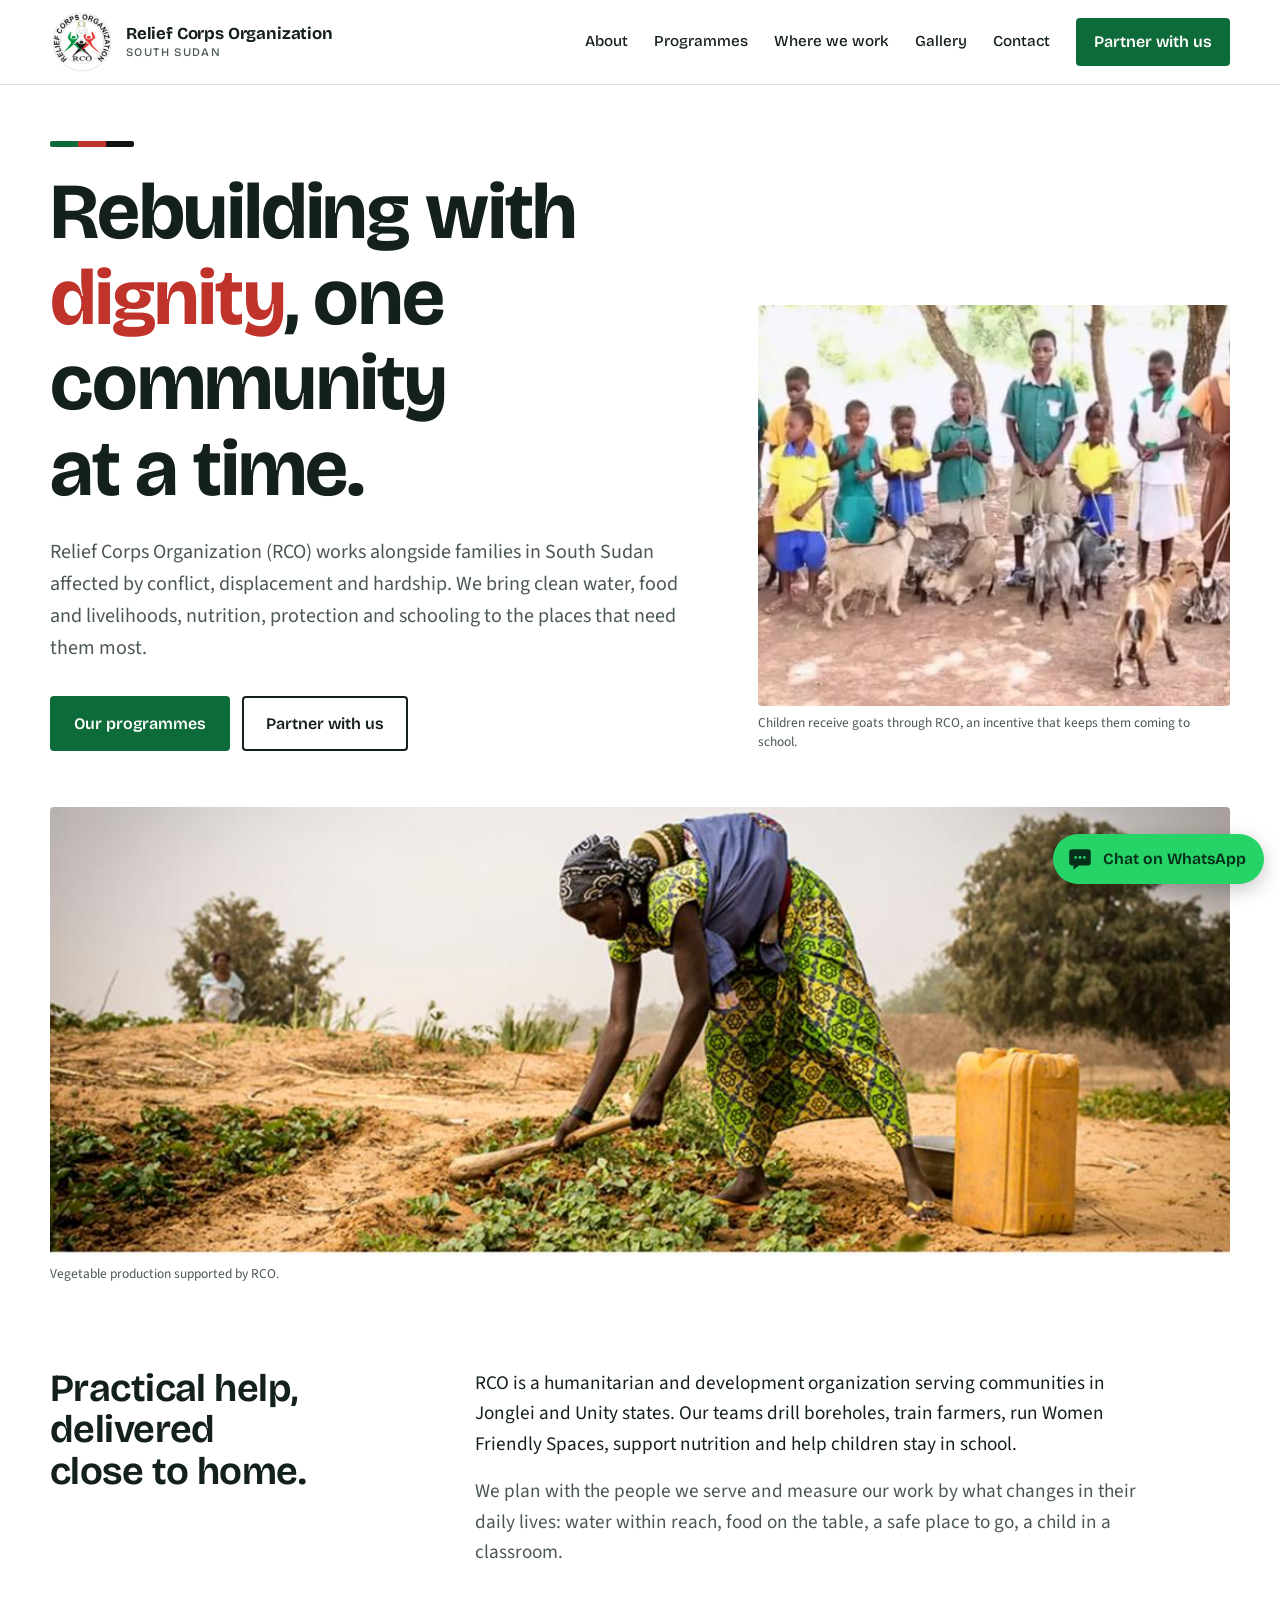
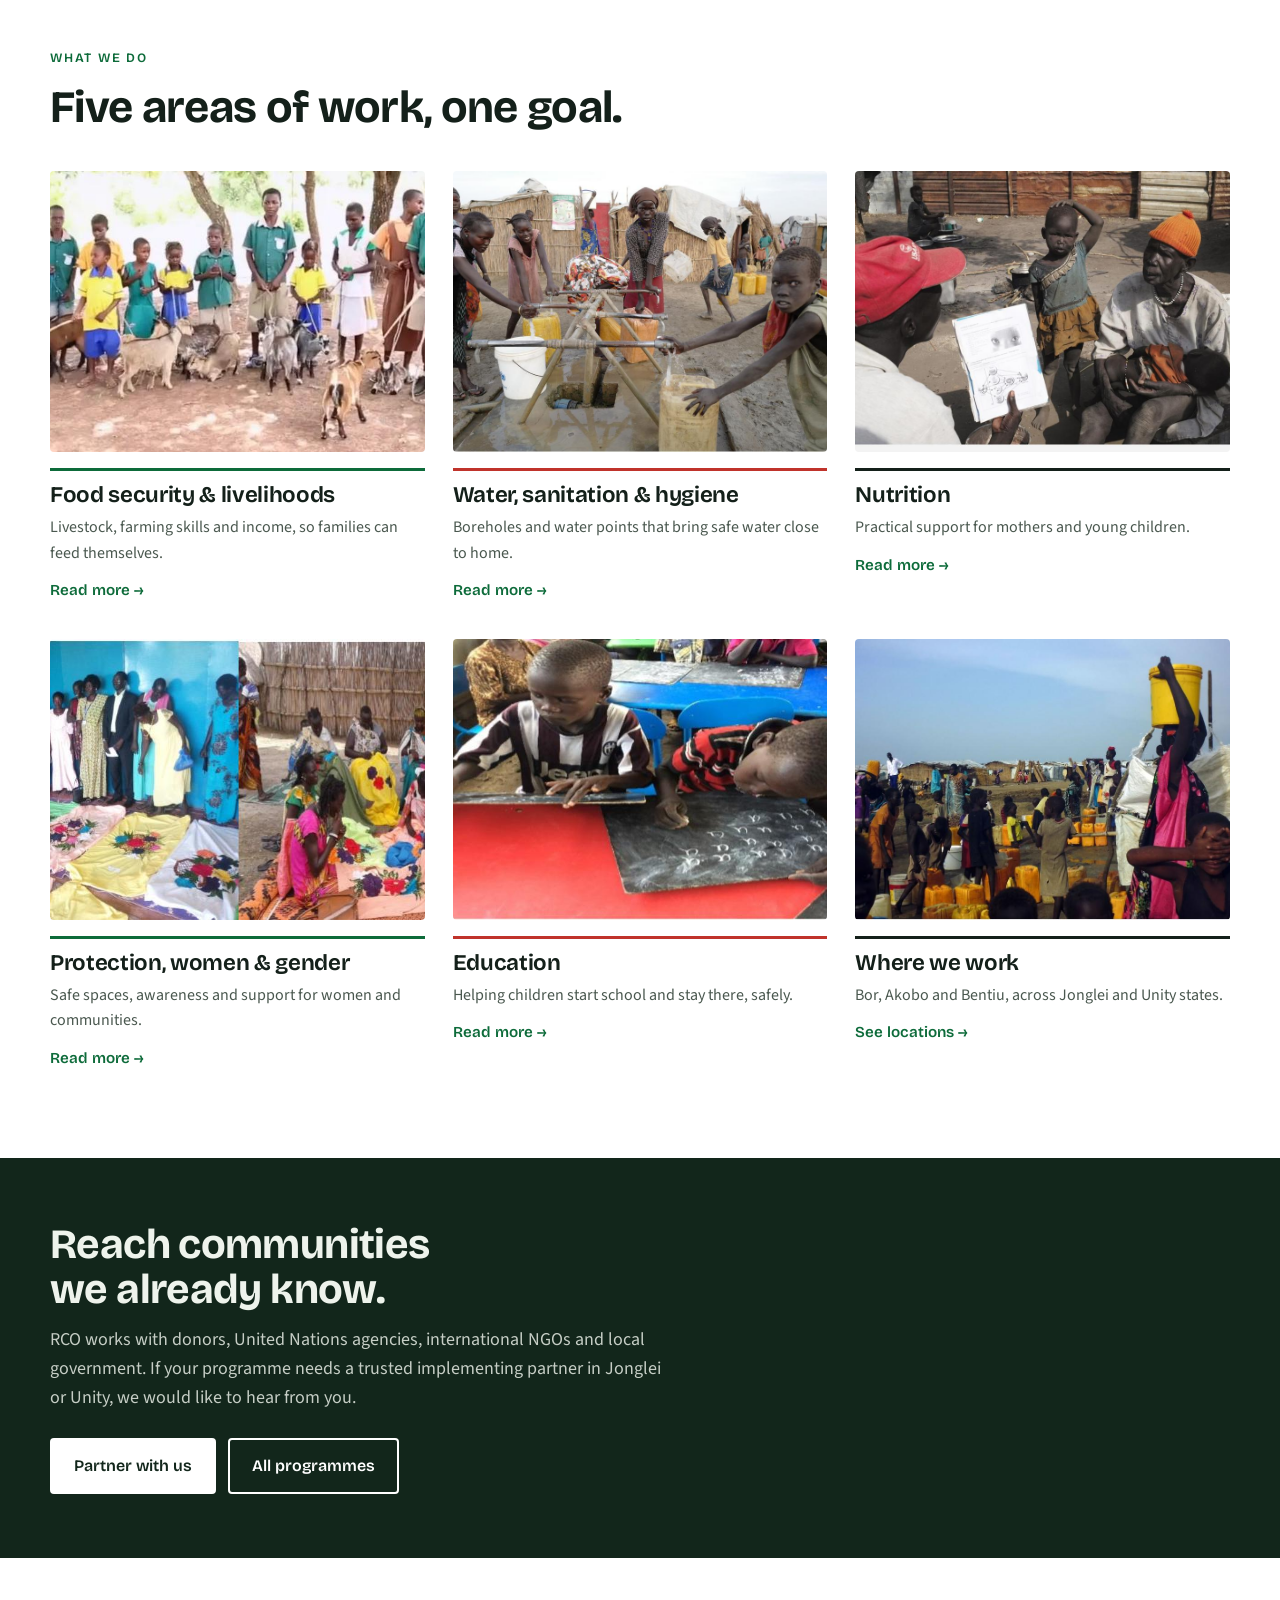
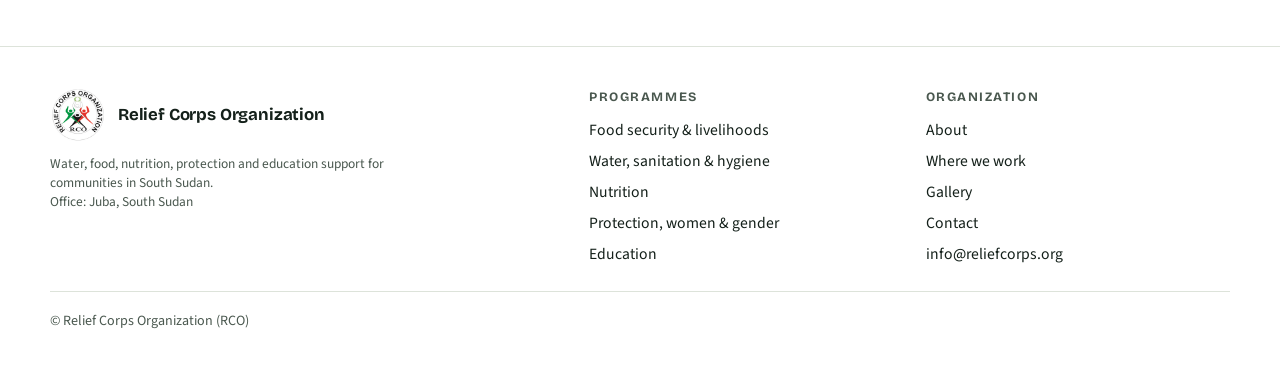
==== index.html @ 743a3f2f "Initial commit" ====
<!doctype html><html><head><meta charset=utf8><meta name=viewport content="width=device-width,initial-scale=1,viewport-fit=cover"><style>:root{color-scheme:light;box-sizing:border-box;padding-top:env(safe-area-inset-top,0px);padding-bottom:env(safe-area-inset-bottom,0px)}html{scroll-padding-top:env(safe-area-inset-top,0px)}body{margin:0;padding:0;font:14px -apple-system,BlinkMacSystemFont,sans-serif;background:#fff;color:#000}img{max-width:100%}[hidden]:not([hidden=until-found i]){display:none!important}</style></head><body>
<meta name="claude:viewport-fit-sides" content="cover">
<title>Relief Corps Organization | Water, food, nutrition and protection in South Sudan</title>
<meta name="description" content="Relief Corps Organization delivers water, food and livelihoods, nutrition, protection and education support to communities in South Sudan.">
<link rel="canonical" href="https://reliefcorps.org/">
<meta name="theme-color" content="#0d6b3a">
<meta property="og:type" content="website">
<meta property="og:site_name" content="Relief Corps Organization">
<meta property="og:title" content="Relief Corps Organization | Water, food, nutrition and protection in South Sudan">
<meta property="og:description" content="Relief Corps Organization delivers water, food and livelihoods, nutrition, protection and education support to communities in South Sudan.">
<meta property="og:url" content="https://reliefcorps.org/">
<meta property="og:image" content="https://reliefcorps.org/images/og.jpg">
<meta property="og:image:width" content="1200">
<meta property="og:image:height" content="630">
<meta name="twitter:card" content="summary_large_image">
<meta name="twitter:title" content="Relief Corps Organization | Water, food, nutrition and protection in South Sudan">
<meta name="twitter:description" content="Relief Corps Organization delivers water, food and livelihoods, nutrition, protection and education support to communities in South Sudan.">
<meta name="twitter:image" content="https://reliefcorps.org/images/og.jpg">
<link rel="icon" type="image/png" sizes="32x32" href="images/favicon-32.png">
<link rel="apple-touch-icon" href="images/apple-touch-icon.png">
<script type="application/ld+json">{"@context": "https://schema.org", "@type": "NGO", "name": "Relief Corps Organization", "alternateName": "RCO", "url": "https://reliefcorps.org/", "logo": "https://reliefcorps.org/images/logo.png", "image": "https://reliefcorps.org/images/og.jpg", "description": "Relief Corps Organization (RCO) delivers water, food and livelihoods, nutrition, protection and education support to communities in South Sudan.", "email": "info@reliefcorps.org", "telephone": "+254718398276", "address": {"@type": "PostalAddress", "addressLocality": "Juba", "addressCountry": "SS"}, "areaServed": {"@type": "Country", "name": "South Sudan"}, "knowsAbout": ["Water, sanitation and hygiene", "Food security and livelihoods", "Nutrition", "Protection", "Education"]}</script>
<link rel="preconnect" href="https://fonts.googleapis.com">
<link rel="preconnect" href="https://fonts.gstatic.com" crossorigin>
<link rel="stylesheet" href="https://fonts.googleapis.com/css2?family=Bricolage+Grotesque:opsz,wght@12..96,300..800&family=Source+Sans+3:ital,wght@0,400;0,600;1,400&display=swap">
<style>
:root{
  --paper:#ffffff; --tint:#f3f6f1; --ink:#14201a; --ink-soft:#4a584f; --line:#dde3da;
  --green:#0d6b3a; --red:#c0332b; --black:#101412; --ochre:#d99a1e; --band:#12261b;
  --font-display:"Bricolage Grotesque","Arial Narrow",Arial,sans-serif;
  --font-body:"Source Sans 3",Georgia,"Times New Roman",serif;
  color-scheme:light;
}
*{box-sizing:border-box}
html{scroll-behavior:smooth;background:#fff}
body{margin:0;background:var(--paper);color:var(--ink);font-family:var(--font-body);font-size:18px;line-height:1.6;
  padding-left:max(16px,env(safe-area-inset-left,0px));padding-right:max(16px,env(safe-area-inset-right,0px));padding-block:0}
body::before{content:"";position:fixed;inset:0 0 auto;height:env(safe-area-inset-top,0px);z-index:40;background:var(--paper)}
img{display:block;max-width:100%;height:auto}
a{color:inherit}
h1,h2,h3{font-family:var(--font-display);line-height:1.08;margin:0;text-wrap:balance;letter-spacing:-.015em}
p{margin:0}
:focus-visible{outline:3px solid var(--ochre);outline-offset:3px}
.wrap{max-width:1180px;margin:0 auto}
.bleed{margin-inline:calc(-1 * max(16px,env(safe-area-inset-left,0px)));padding-inline:max(16px,env(safe-area-inset-left,0px))}
.stripe{display:flex;height:6px;width:84px;border-radius:2px;overflow:hidden}
.stripe i{flex:1}.stripe i:nth-child(1){background:var(--green)}.stripe i:nth-child(2){background:var(--red)}.stripe i:nth-child(3){background:var(--black)}
.eyebrow{font-family:var(--font-display);font-size:.8rem;font-weight:600;letter-spacing:.14em;text-transform:uppercase;color:var(--green)}
.cap{font-size:.84rem;color:var(--ink-soft);margin-top:8px;line-height:1.4}
figure{margin:0;min-width:0}

/* header */
header.top{position:sticky;top:env(safe-area-inset-top,0px);z-index:30;background:var(--paper);border-bottom:1px solid var(--line)}
header.top .wrap{display:flex;align-items:center;justify-content:space-between;gap:16px;padding-block:10px}
.brand{display:flex;align-items:center;gap:12px;text-decoration:none;min-width:0}
.brand img{width:64px;height:64px;border-radius:50%;flex:none}
.brand span{font-family:var(--font-display);font-weight:700;font-size:1.05rem;line-height:1.1;letter-spacing:-.01em}
.brand small{display:block;font-weight:500;font-size:.72rem;letter-spacing:.12em;text-transform:uppercase;color:var(--ink-soft);margin-top:2px}
nav.main{display:flex;align-items:center;gap:26px;font-family:var(--font-display);font-weight:500;font-size:.95rem}
nav.main a{text-decoration:none;padding:6px 0;border-bottom:2px solid transparent}
nav.main a:hover,nav.main a[aria-current="page"]{border-color:var(--red)}
.btn{display:inline-block;white-space:nowrap;font-family:var(--font-display);font-weight:600;font-size:1rem;text-decoration:none;padding:13px 22px;border-radius:4px;border:2px solid var(--green);background:var(--green);color:#fff;cursor:pointer}
.btn:hover{filter:brightness(1.1)}
.btn.ghost{background:transparent;color:var(--ink);border-color:var(--ink)}
.btn.light{background:#fff;color:var(--band);border-color:#fff}
nav.main .btn{padding:9px 16px;color:#fff}
nav.main .btn:hover{border-bottom-color:var(--green)}
details.menu{display:none;position:relative}
.mbtn{display:none;padding:8px 14px;font-size:.92rem}
details.menu summary{list-style:none;cursor:pointer;font-family:var(--font-display);font-weight:600;border:2px solid var(--ink);border-radius:4px;padding:7px 14px}
details.menu summary::-webkit-details-marker{display:none}
details.menu .panel{position:absolute;right:0;top:calc(100% + 8px);background:#fff;border:1px solid var(--line);border-radius:6px;box-shadow:0 8px 24px rgba(0,0,0,.12);min-width:230px;padding:8px;display:grid}
details.menu .panel a{text-decoration:none;font-family:var(--font-display);font-weight:500;padding:11px 12px;border-radius:4px}
details.menu .panel a:hover{background:var(--tint)}
@media(max-width:860px){nav.main{display:none}details.menu{display:block}.mbtn{display:inline-block;margin-left:auto}header.top .wrap{gap:10px}.brand small{display:none}.brand span{font-size:.95rem}.brand img{width:52px;height:52px}}

/* page head */
.pagehead{padding-block:56px 40px}
.crumbs{font-family:var(--font-display);font-size:.85rem;color:var(--ink-soft);margin-bottom:18px}
.crumbs a{text-decoration:none;color:var(--green)}
.crumbs a:hover{text-decoration:underline}
.pagehead h1{font-size:clamp(2.3rem,5.2vw,4.2rem);font-weight:700;margin-top:18px;max-width:16em}
.pagehead .lede{font-size:1.25rem;max-width:36em;margin-top:22px;color:var(--ink-soft)}
.hero{padding-block:56px 0}
.hero-grid{display:grid;grid-template-columns:minmax(0,7fr) minmax(0,5fr);gap:48px;align-items:end}
.hero h1{font-size:clamp(2.6rem,6.2vw,5.2rem);font-weight:700;margin-top:22px}
.hero h1 em{font-style:normal;color:var(--red)}
.hero .lede{font-size:1.25rem;max-width:34em;margin-top:24px;color:var(--ink-soft)}
.cta{display:flex;flex-wrap:wrap;gap:12px;margin-top:32px}
.hero .side img{width:100%;aspect-ratio:4/3.4;object-fit:cover;border-radius:4px}
.banner{margin-top:56px}
.banner img{width:100%;aspect-ratio:21/8;object-fit:cover;object-position:50% 40%;border-radius:4px}
@media(max-width:860px){.hero-grid{grid-template-columns:1fr;gap:32px}.hero{padding-top:36px}.banner{margin-top:36px}.banner img{aspect-ratio:16/9}.pagehead{padding-top:36px}}

.statement{padding-block:84px 8px;display:grid;grid-template-columns:minmax(0,4fr) minmax(0,8fr);gap:48px}
.statement h2{font-size:clamp(1.7rem,3vw,2.4rem);font-weight:650}
.statement p{font-size:1.2rem;max-width:36em}
.statement p+p{margin-top:16px;color:var(--ink-soft)}
@media(max-width:860px){.statement{grid-template-columns:1fr;gap:20px;padding-top:56px}}

.section{padding-block:72px 0}
.section h2{font-size:clamp(1.9rem,3.6vw,2.8rem);font-weight:700;margin-top:14px;max-width:18em}

/* programme cards */
.cards{display:grid;grid-template-columns:repeat(3,1fr);gap:36px 28px;margin-top:40px}
.card{display:flex;flex-direction:column;text-decoration:none;min-width:0}
.card img{width:100%;aspect-ratio:4/3;object-fit:cover;border-radius:4px}
.card h3{font-size:1.4rem;font-weight:650;margin-top:16px;padding-top:12px;border-top:3px solid var(--ink)}
.card:nth-child(3n+1) h3{border-color:var(--green)}.card:nth-child(3n+2) h3{border-color:var(--red)}
.card p{margin-top:8px;color:var(--ink-soft);font-size:1rem}
.card .more{margin-top:12px;font-family:var(--font-display);font-weight:600;font-size:.95rem;color:var(--green)}
.card:hover h3{color:var(--red)}
.cards.two{grid-template-columns:repeat(2,1fr)}
@media(max-width:960px){.cards{grid-template-columns:repeat(2,1fr)}}
@media(max-width:600px){.cards,.cards.two{grid-template-columns:1fr}}

/* programme page */
.progtabs{display:flex;flex-wrap:wrap;gap:8px;margin-top:30px}
.progtabs a{font-family:var(--font-display);font-weight:500;font-size:.92rem;text-decoration:none;border:1px solid var(--line);border-radius:999px;padding:7px 15px}
.progtabs a:hover{border-color:var(--ink)}
.progtabs a[aria-current="page"]{background:var(--ink);color:#fff;border-color:var(--ink)}
.hero-photo img{width:100%;aspect-ratio:21/9;object-fit:cover;border-radius:4px}
.two-col{display:grid;grid-template-columns:minmax(0,5fr) minmax(0,6fr);gap:56px;padding-block:64px 0}
.two-col h2{font-size:clamp(1.6rem,2.8vw,2.2rem);font-weight:650}
.two-col p{margin-top:16px;max-width:34em}
.what{list-style:none;margin:0;padding:0;border-top:1px solid var(--line)}
.what li{padding:13px 0;border-bottom:1px solid var(--line);display:flex;gap:12px}
.what li::before{content:"";flex:none;width:8px;height:8px;margin-top:.55em;background:var(--red);border-radius:50%}
.photos{display:grid;gap:16px;margin-top:64px;grid-template-columns:repeat(auto-fit,minmax(260px,1fr));align-items:start}
.photos img{width:100%;height:auto;border-radius:4px}
@media(max-width:860px){.two-col{grid-template-columns:1fr;gap:28px;padding-top:44px}}

/* band */
.band{margin-top:88px;background:var(--band);color:#eef3ec;padding-block:64px}
.band h2{font-size:clamp(1.8rem,3.4vw,2.6rem);font-weight:700;max-width:16em}
.band p{margin-top:14px;max-width:34em;color:rgba(238,243,236,.82)}
.band .cta{margin-top:26px}
.band .btn.ghost{color:#fff;border-color:#fff}

/* where */
.loc{display:grid;grid-template-columns:minmax(0,5fr) minmax(0,6fr);gap:48px;align-items:center;padding-block:56px 0}
.loc:nth-of-type(even){grid-template-columns:minmax(0,6fr) minmax(0,5fr)}
.loc:nth-of-type(even) .loc-text{order:2}
.loc h2{font-size:clamp(2rem,4vw,3rem);font-weight:700}
.loc .reg{font-family:var(--font-display);font-size:.8rem;letter-spacing:.12em;text-transform:uppercase;color:var(--red);margin-top:10px}
.loc p{margin-top:16px;max-width:32em}
.loc img{width:100%;aspect-ratio:4/3;object-fit:cover;border-radius:4px}
.tags{display:flex;flex-wrap:wrap;gap:8px;margin-top:18px}
.tags a{font-family:var(--font-display);font-size:.85rem;font-weight:500;text-decoration:none;border:1px solid var(--line);border-radius:999px;padding:5px 12px}
.tags a:hover{border-color:var(--ink)}
@media(max-width:860px){.loc,.loc:nth-of-type(even){grid-template-columns:1fr;gap:24px;padding-top:44px}.loc:nth-of-type(even) .loc-text{order:0}}

/* principles */
.principles{display:grid;grid-template-columns:repeat(3,1fr);gap:40px;margin-top:44px}
.principles h3{font-size:1.35rem;font-weight:650;padding-top:14px;border-top:3px solid var(--ink)}
.principles p{margin-top:10px;color:var(--ink-soft);font-size:1.02rem}
.principles div:nth-child(1) h3{border-color:var(--green)}.principles div:nth-child(2) h3{border-color:var(--red)}
@media(max-width:860px){.principles{grid-template-columns:1fr;gap:28px}}

/* gallery */
.mosaic{columns:3 280px;column-gap:14px;margin-top:36px}
.mosaic figure{break-inside:avoid;margin:0 0 18px}
.mosaic img{width:100%;height:auto;border-radius:4px}

/* contact */
.partner-grid{display:grid;grid-template-columns:minmax(0,6fr) minmax(0,5fr);gap:56px;padding-block:8px 0}
.ways{list-style:none;margin:28px 0 0;padding:0;display:grid;gap:16px}
.ways li b{font-family:var(--font-display);font-weight:650;display:block}
.ways li span{color:var(--ink-soft);font-size:1rem}
.details{margin-top:24px;font-size:.95rem;color:var(--ink-soft);padding-top:16px;border-top:1px solid var(--line)}
form.contact{background:var(--tint);border-radius:6px;padding:28px;display:grid;gap:16px;align-content:start}
form.contact label{font-family:var(--font-display);font-weight:600;font-size:.9rem;display:grid;gap:6px}
form.contact input,form.contact textarea,form.contact select{font:inherit;font-family:var(--font-body);font-size:1rem;padding:11px 12px;border:1px solid var(--line);border-radius:4px;background:#fff;color:var(--ink);width:100%}
form.contact textarea{min-height:130px;resize:vertical}
.msg{min-height:1.4em;font-size:.95rem;color:var(--green);font-weight:600}
@media(max-width:860px){.partner-grid{grid-template-columns:1fr;gap:36px}}

footer{margin-top:88px;border-top:1px solid var(--line);padding-block:40px}
footer .cols{display:grid;grid-template-columns:minmax(0,5fr) repeat(2,minmax(0,3fr));gap:32px}
footer h4{font-family:var(--font-display);font-size:.8rem;letter-spacing:.12em;text-transform:uppercase;color:var(--ink-soft);margin:0 0 10px}
footer ul{list-style:none;margin:0;padding:0;display:grid;gap:6px;font-size:.98rem}
footer a{text-decoration:none}footer a:hover{text-decoration:underline}
footer .small{font-size:.88rem;color:var(--ink-soft);margin-top:24px;padding-top:18px;border-top:1px solid var(--line)}
footer .brand img{width:56px;height:56px}
@media(max-width:760px){footer .cols{grid-template-columns:1fr 1fr}footer .cols>div:first-child{grid-column:1/-1}}
#preloader{position:fixed;inset:0;z-index:100;background:#fff;display:flex;flex-direction:column;align-items:center;justify-content:center;gap:26px;visibility:hidden;opacity:0;transition:opacity .4s ease,visibility .4s ease}
.pl-on #preloader{visibility:visible;opacity:1}
#preloader img{width:112px;height:112px;border-radius:50%;animation:plpulse 1.4s ease-in-out infinite}
#preloader .bar{width:112px;height:6px;background:var(--line);border-radius:3px;overflow:hidden;position:relative}
#preloader .bar::after{content:"";position:absolute;inset:0;width:40%;background:linear-gradient(90deg,var(--green) 0 33%,var(--red) 33% 66%,var(--black) 66%);animation:plbar 1.1s ease-in-out infinite}
@keyframes plpulse{0%,100%{transform:scale(1)}50%{transform:scale(1.06)}}
@keyframes plbar{0%{transform:translateX(-100%)}100%{transform:translateX(250%)}}
@media (prefers-reduced-motion:reduce){#preloader img,#preloader .bar::after{animation:none}#preloader .bar::after{width:100%}}
.wa{position:fixed;z-index:35;right:max(16px,env(safe-area-inset-right,0px));bottom:calc(16px + env(safe-area-inset-bottom,0px));display:flex;align-items:center;gap:10px;
  background:#25d366;color:#06301a;font-family:var(--font-display);font-weight:650;font-size:.98rem;text-decoration:none;padding:12px 18px 12px 14px;border-radius:999px;box-shadow:0 6px 20px rgba(0,0,0,.22)}
.wa:hover{background:#3be07c}
.wa svg{width:26px;height:26px;flex:none}
@media(max-width:480px){.wa{padding:13px}.wa span{position:absolute;width:1px;height:1px;overflow:hidden;clip:rect(0 0 0 0);white-space:nowrap}}
@media (prefers-reduced-motion:reduce){html{scroll-behavior:auto}}
</style>
<script>(function(){try{if(sessionStorage.getItem("rco-pl"))return;}catch(e){}var d=document.documentElement;d.classList.add("pl-on");function done(){d.classList.remove("pl-on");try{sessionStorage.setItem("rco-pl","1");}catch(e){}}window.addEventListener("load",function(){setTimeout(done,350);});setTimeout(done,4000);})();</script><div id="preloader" aria-hidden="true"><img src="images/logo.png" alt="" width="112" height="112" loading="eager" decoding="async"><div class="bar"></div></div>
<header class="top bleed"><div class="wrap">
  <a class="brand" href="index.html" aria-label="Relief Corps Organization, home"><img src="images/logo.png" alt="" width="64" height="64" loading="eager" decoding="async"><span>Relief Corps Organization<small>South Sudan</small></span></a>
  <nav class="main" aria-label="Main"><a href="about.html">About</a><a href="programmes.html">Programmes</a><a href="where-we-work.html">Where we work</a><a href="gallery.html">Gallery</a><a href="contact.html">Contact</a><a class="btn" href="contact.html">Partner with us</a></nav>
  <a class="btn mbtn" href="contact.html">Partner</a>
  <details class="menu"><summary>Menu</summary><div class="panel"><a href="index.html">Home</a><a href="about.html">About</a><a href="programmes.html">Programmes</a><a href="where-we-work.html">Where we work</a><a href="gallery.html">Gallery</a><a href="contact.html">Contact</a></div></details>
</div></header>
<main>

<section class="hero wrap"><div class="hero-grid"><div>
  <div class="stripe" aria-hidden="true"><i></i><i></i><i></i></div>
  <h1>Rebuilding with <em>dignity</em>, one community at a time.</h1>
  <p class="lede">Relief Corps Organization (RCO) works alongside families in South Sudan affected by conflict, displacement and hardship. We bring clean water, food and livelihoods, nutrition, protection and schooling to the places that need them most.</p>
  <div class="cta"><a class="btn" href="programmes.html">Our programmes</a><a class="btn ghost" href="contact.html">Partner with us</a></div></div>
  <figure class="side"><img src="images/goats-school.jpg" alt="Schoolchildren in green uniforms standing with the goats they received through RCO" width="856" height="403" loading="eager" decoding="async"><figcaption class="cap">Children receive goats through RCO, an incentive that keeps them coming to school.</figcaption></figure></div>
  <figure class="banner"><img src="images/vegetable-farmer.jpg" alt="A woman tends a vegetable plot beside a yellow water jerrycan" width="1100" height="417" loading="lazy" decoding="async"><figcaption class="cap">Vegetable production supported by RCO.</figcaption></figure>
</section>
<section class="statement wrap"><h2>Practical help, delivered close to home.</h2><div>
  <p>RCO is a humanitarian and development organization serving communities in Jonglei and Unity states. Our teams drill boreholes, train farmers, run Women Friendly Spaces, support nutrition and help children stay in school.</p>
  <p>We plan with the people we serve and measure our work by what changes in their daily lives: water within reach, food on the table, a safe place to go, a child in a classroom.</p></div></section>
<section class="section wrap"><div class="eyebrow">What we do</div><h2>Five areas of work, one goal.</h2>
  <div class="cards"><a class="card" href="food-livelihoods.html"><img src="images/goats-school.jpg" alt="" loading="lazy" decoding="async" width="856" height="403"><h3>Food security &amp; livelihoods</h3><p>Livestock, farming skills and income, so families can feed themselves.</p><span class="more">Read more &rarr;</span></a><a class="card" href="wash.html"><img src="images/water-point-bentiu.jpg" alt="" loading="lazy" decoding="async" width="940" height="620"><h3>Water, sanitation &amp; hygiene</h3><p>Boreholes and water points that bring safe water close to home.</p><span class="more">Read more &rarr;</span></a><a class="card" href="nutrition.html"><img src="images/nutrition.jpg" alt="" loading="lazy" decoding="async" width="942" height="636"><h3>Nutrition</h3><p>Practical support for mothers and young children.</p><span class="more">Read more &rarr;</span></a><a class="card" href="protection.html"><img src="images/women-friendly-space.jpg" alt="" loading="lazy" decoding="async" width="1029" height="388"><h3>Protection, women &amp; gender</h3><p>Safe spaces, awareness and support for women and communities.</p><span class="more">Read more &rarr;</span></a><a class="card" href="education.html"><img src="images/education.jpg" alt="" loading="lazy" decoding="async" width="925" height="465"><h3>Education</h3><p>Helping children start school and stay there, safely.</p><span class="more">Read more &rarr;</span></a>
  <a class="card" href="where-we-work.html"><img src="images/water-collection-bentiu.jpg" alt="" loading="lazy" decoding="async" width="949" height="619"><h3>Where we work</h3><p>Bor, Akobo and Bentiu, across Jonglei and Unity states.</p><span class="more">See locations &rarr;</span></a></div></section>
<section class="band bleed"><div class="wrap"><h2>Reach communities we already know.</h2><p>RCO works with donors, United Nations agencies, international NGOs and local government. If your programme needs a trusted implementing partner in Jonglei or Unity, we would like to hear from you.</p>
<div class="cta"><a class="btn light" href="contact.html">Partner with us</a><a class="btn ghost" href="programmes.html">All programmes</a></div></div></section>

</main>
<footer class="bleed"><div class="wrap">
  <div class="cols">
    <div><a class="brand" href="index.html"><img src="images/logo.png" alt="" width="56" height="56" loading="lazy" decoding="async"><span>Relief Corps Organization</span></a>
      <p class="cap" style="max-width:26em;margin-top:12px">Water, food, nutrition, protection and education support for communities in South Sudan.<br>Office: Juba, South Sudan</p></div>
    <div><h4>Programmes</h4><ul><li><a href="food-livelihoods.html">Food security &amp; livelihoods</a></li><li><a href="wash.html">Water, sanitation &amp; hygiene</a></li><li><a href="nutrition.html">Nutrition</a></li><li><a href="protection.html">Protection, women &amp; gender</a></li><li><a href="education.html">Education</a></li></ul></div>
    <div><h4>Organization</h4><ul><li><a href="about.html">About</a></li><li><a href="where-we-work.html">Where we work</a></li><li><a href="gallery.html">Gallery</a></li><li><a href="contact.html">Contact</a></li><li><a href="mailto:info@reliefcorps.org">info@reliefcorps.org</a></li></ul></div>
  </div>
  <div class="small">&copy; Relief Corps Organization (RCO)</div>
</div></footer>
<a class="wa" href="https://wa.me/254718398276?text=Hello%20RCO%2C%20I%20would%20like%20to%20know%20more%20about%20your%20work." target="_blank" rel="noopener" aria-label="Chat with RCO on WhatsApp"><svg viewBox="0 0 24 24" aria-hidden="true"><path fill="currentColor" d="M5 3h14a3 3 0 0 1 3 3v9a3 3 0 0 1-3 3h-8l-5 4v-4H5a3 3 0 0 1-3-3V6a3 3 0 0 1 3-3z"/><circle cx="8" cy="10.500" r="1.300" fill="#25d366"/><circle cx="12" cy="10.500" r="1.300" fill="#25d366"/><circle cx="16" cy="10.500" r="1.300" fill="#25d366"/></svg><span>Chat on WhatsApp</span></a>

</body></html>
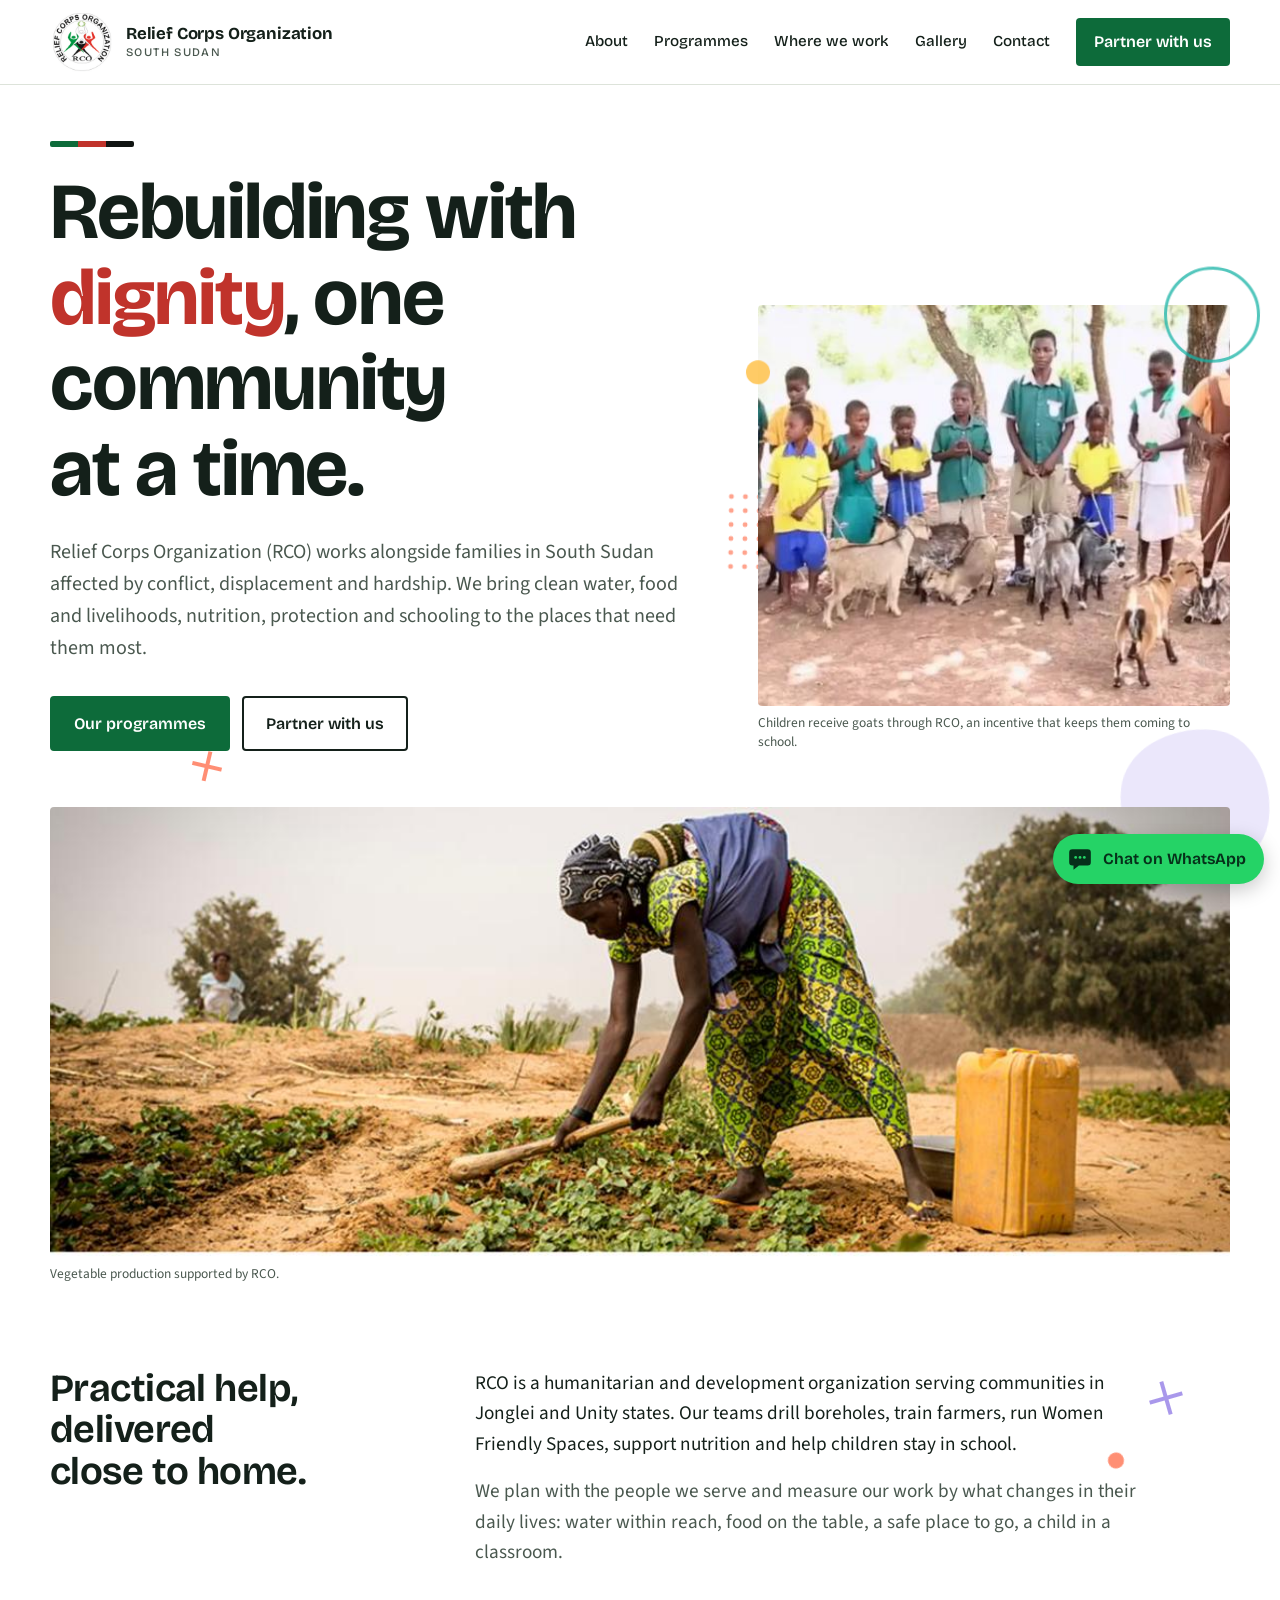
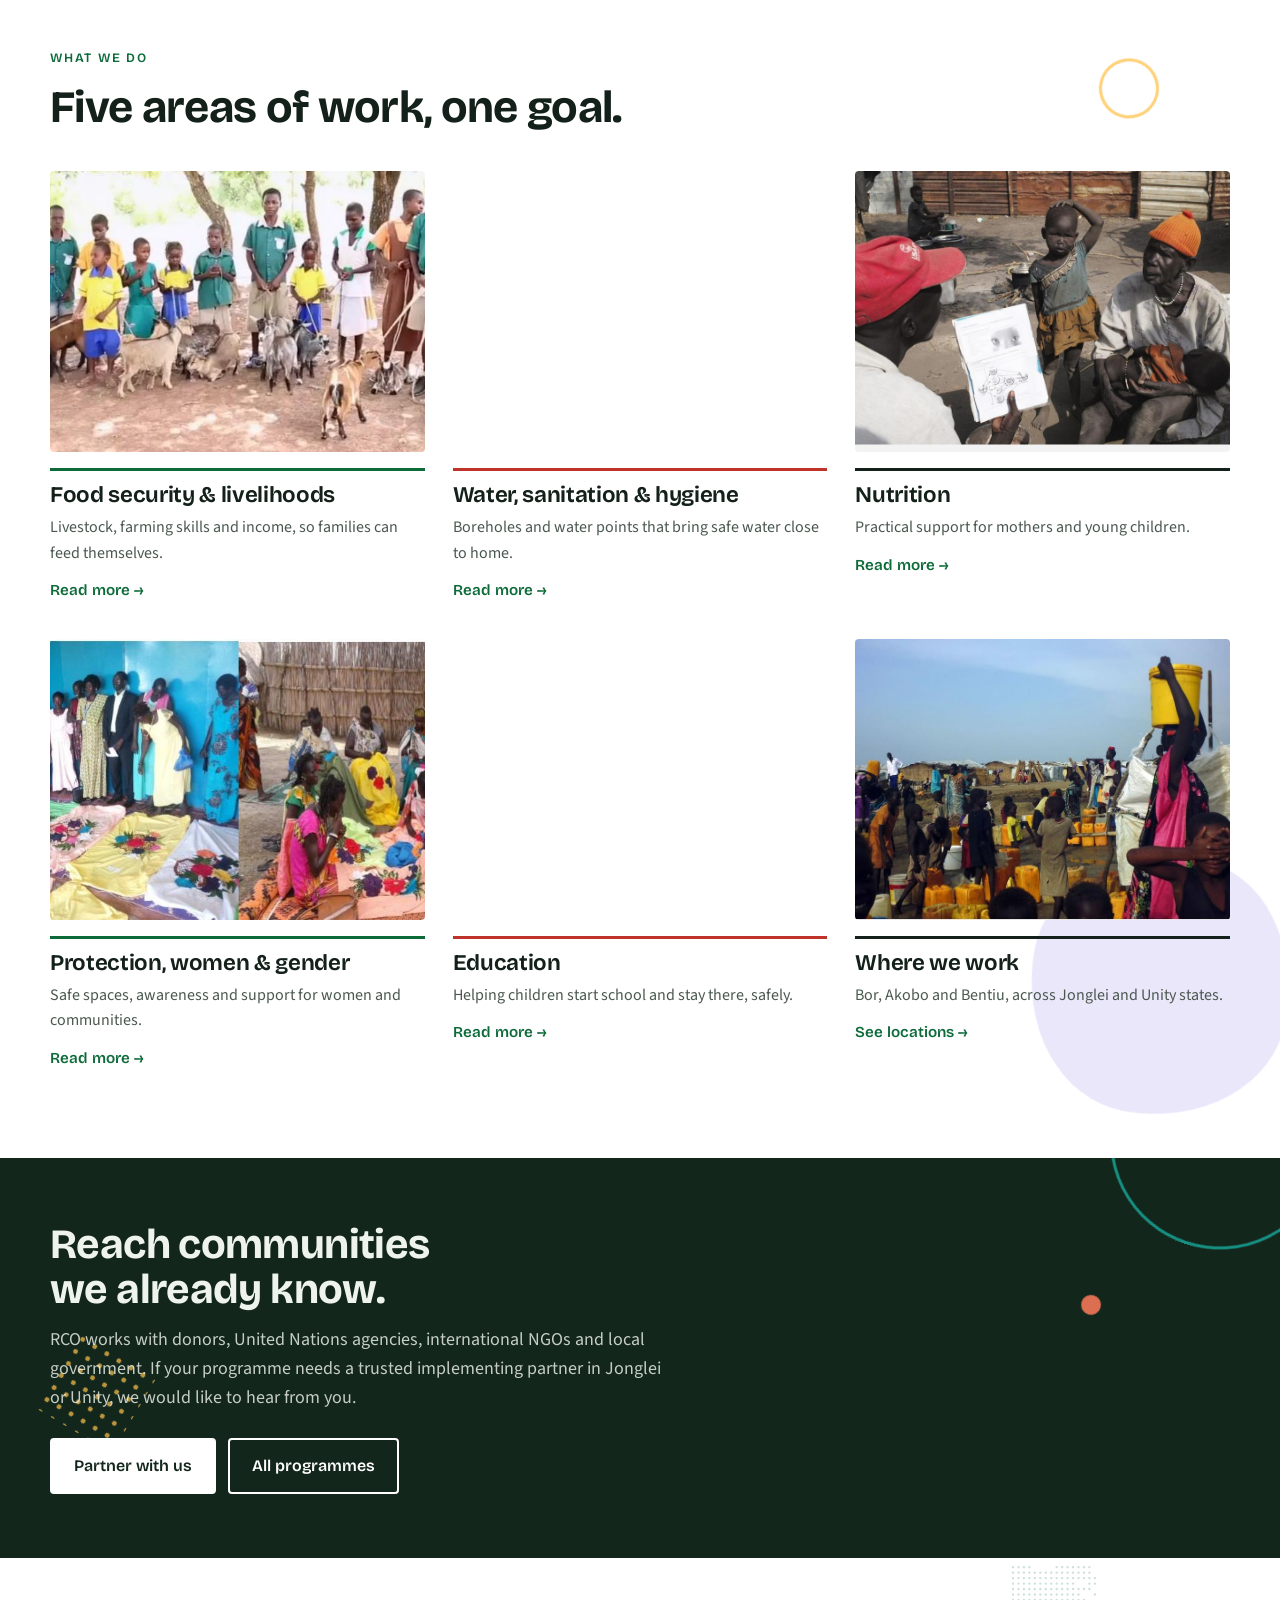
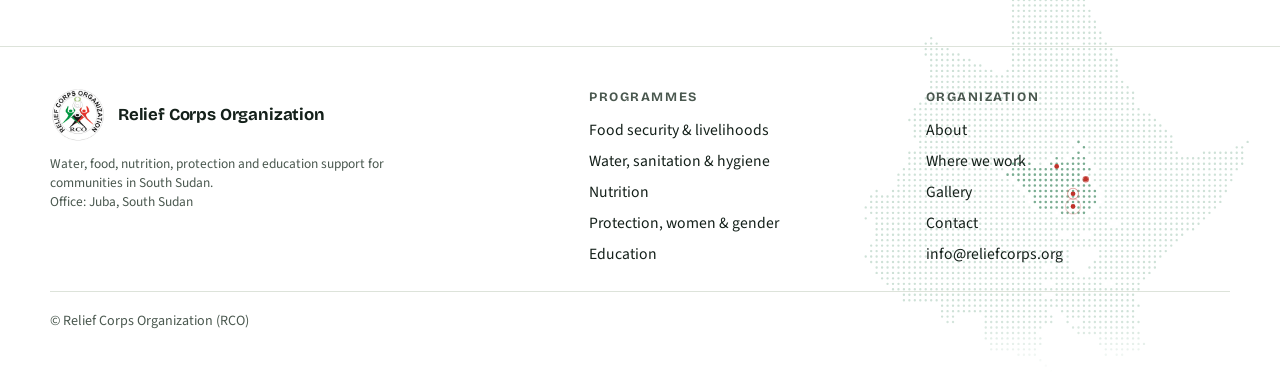
==== commit 6b047140: "Add motion assets and interactive enhancements" ====
--- a/index.html
+++ b/index.html
@@ -1,4 +1,4 @@
-<!doctype html><html><head><meta charset=utf8><meta name=viewport content="width=device-width,initial-scale=1,viewport-fit=cover"><style>:root{color-scheme:light;box-sizing:border-box;padding-top:env(safe-area-inset-top,0px);padding-bottom:env(safe-area-inset-bottom,0px)}html{scroll-padding-top:env(safe-area-inset-top,0px)}body{margin:0;padding:0;font:14px -apple-system,BlinkMacSystemFont,sans-serif;background:#fff;color:#000}img{max-width:100%}[hidden]:not([hidden=until-found i]){display:none!important}</style></head><body>
+<!doctype html><html><head><meta charset=utf8><meta name=viewport content="width=device-width,initial-scale=1,viewport-fit=cover"><style>:root{color-scheme:light;box-sizing:border-box;padding-top:env(safe-area-inset-top,0px);padding-bottom:env(safe-area-inset-bottom,0px)}html{scroll-padding-top:env(safe-area-inset-top,0px)}body{margin:0;padding:0;font:14px -apple-system,BlinkMacSystemFont,sans-serif;background:#fff;color:#000}img{max-width:100%}[hidden]:not([hidden=until-found i]){display:none!important}</style><link rel="stylesheet" href="assets/motion.css"><script src="assets/motion.js"></script></head><body>
 <meta name="claude:viewport-fit-sides" content="cover">
 <title>Relief Corps Organization | Water, food, nutrition and protection in South Sudan</title>
 <meta name="description" content="Relief Corps Organization delivers water, food and livelihoods, nutrition, protection and education support to communities in South Sudan.">
--- a/assets/motion.css
+++ b/assets/motion.css
@@ -0,0 +1,133 @@
+/* Relief Corps Organization - motion layer
+   Works with assets/motion.js. Nothing is hidden unless JS has armed it
+   (html.rco-m), and everything is disabled for "reduce motion" visitors. */
+
+:root{
+  --rco-ease:cubic-bezier(.22,.61,.36,1);
+  /* accent palette for the floating decorations (kept apart from the brand colours) */
+  --fl-teal:#19b3a6; --fl-coral:#ff7b5c; --fl-lilac:#9a86e8; --fl-sun:#ffc24b; --fl-sky:#52b5ee;
+}
+html{overflow-x:clip} /* decorations may poke past a corner; never cause sideways scroll */
+
+/* ---------- 1. Page entrance + scroll reveal ---------- */
+/* NOTE: keep this selector list in sync with the one in motion.js */
+.rco-m :is(
+  .pagehead>:not(.fl),
+  .hero-grid>div>*,
+  .hero .side,
+  .banner,
+  .hero-photo,
+  .statement>:not(.fl),
+  .section>.eyebrow,
+  .section>h2,
+  .cards>.card,
+  .principles>div,
+  .two-col>*,
+  .photos>*,
+  .mosaic>figure,
+  .loc>:not(.fl),
+  .partner-grid>*,
+  .band .wrap>*
+){opacity:0;transform:translateY(22px)}
+
+.rco-m :is(
+  .pagehead>:not(.fl),
+  .hero-grid>div>*,
+  .hero .side,
+  .banner,
+  .hero-photo,
+  .statement>:not(.fl),
+  .section>.eyebrow,
+  .section>h2,
+  .cards>.card,
+  .principles>div,
+  .two-col>*,
+  .photos>*,
+  .mosaic>figure,
+  .loc>:not(.fl),
+  .partner-grid>*,
+  .band .wrap>*
+).rco-in{opacity:1;transform:none;transition:opacity .7s ease,transform .7s var(--rco-ease)}
+
+/* soft fade for the whole page body as it loads */
+@keyframes rco-enter{from{opacity:0}}
+.rco-m main,.rco-m footer{animation:rco-enter .35s ease both}
+
+/* ---------- 2. Page leave (transition between pages) ---------- */
+/* Header and the WhatsApp button stay put; only the page content fades out. */
+main,footer{transition:opacity .22s ease,transform .22s ease}
+html.rco-leave main,html.rco-leave footer{opacity:0;transform:translateY(-8px);pointer-events:none}
+
+/* ---------- 3. Small hover / idle details ---------- */
+nav.main a{transition:border-color .2s ease,filter .2s ease}
+.btn{transition:transform .2s var(--rco-ease),filter .2s ease,box-shadow .2s ease}
+.btn:hover{transform:translateY(-2px);box-shadow:0 6px 14px rgba(0,0,0,.16)}
+.btn:active{transform:none;box-shadow:none}
+
+.card{overflow:hidden}
+.card img{transition:transform .6s var(--rco-ease)}
+.card:hover img{transform:scale(1.045)}
+.card h3{transition:color .2s ease}
+.card .more{transition:letter-spacing .2s ease}
+.card:hover .more{letter-spacing:.02em}
+
+.mosaic figure{overflow:hidden;border-radius:4px}
+.mosaic img{transition:transform .6s var(--rco-ease)}
+.mosaic figure:hover img{transform:scale(1.04)}
+
+.progtabs a,.tags a{transition:border-color .2s ease,background-color .2s ease,color .2s ease}
+
+.wa{transition:background-color .2s ease,transform .2s var(--rco-ease)}
+.wa:hover{transform:translateY(-2px)}
+@keyframes rco-pulse{0%{box-shadow:0 6px 20px rgba(0,0,0,.22),0 0 0 0 rgba(37,211,102,.5)}
+  70%,100%{box-shadow:0 6px 20px rgba(0,0,0,.22),0 0 0 16px rgba(37,211,102,0)}}
+.wa{animation:rco-pulse 3.6s ease-out 2.5s infinite}
+.wa:hover{animation:none}
+
+/* ---------- 4. Floating decorations ---------- */
+/* Injected by motion.js. The outer .fl is moved by scroll + mouse (JS);
+   the inner <i> only does a slow idle drift (CSS). Purely decorative. */
+.fl-host{position:relative;isolation:isolate}
+.band.fl-host{overflow:hidden}
+.band>.wrap{position:relative;z-index:1}
+.fl{position:absolute;z-index:2;pointer-events:none;opacity:0;transition:opacity 1.2s ease .4s;will-change:transform}
+.fl.on{opacity:1}
+.fl.back{z-index:-1}
+.fl i{--k:1;display:block;width:calc(var(--s)*var(--k)*1px);height:calc(var(--s)*var(--k)*1px);
+  rotate:var(--r,0deg);animation:fl-bob var(--t,9s) ease-in-out var(--dl,0s) infinite}
+@keyframes fl-bob{0%,100%{transform:translateY(0) scale(1)}50%{transform:translateY(-9px) scale(1.04)}}
+
+.fl-ring i{border:3px solid var(--c);border-radius:50%;opacity:.75}
+.fl-dot i{background:var(--c);border-radius:50%;opacity:.85}
+.fl-blob i{background:var(--c);border-radius:58% 42% 55% 45%/45% 55% 45% 55%;opacity:.2}
+.fl-grid i{background-image:radial-gradient(var(--c) 2.2px,transparent 2.7px);background-size:14px 14px;opacity:.7}
+.fl-plus i{background:linear-gradient(var(--c),var(--c)) center/100% 4px no-repeat,linear-gradient(var(--c),var(--c)) center/4px 100% no-repeat;opacity:.85}
+.fl-bars i{height:7px;border-radius:2px;opacity:.9;
+  background:linear-gradient(90deg,var(--fl-teal) 0 33%,var(--fl-coral) 33% 66%,var(--fl-sun) 66%)}
+
+@media(max-width:860px){.fl i{--k:.7}.fl.hide-md{display:none}}
+@media(max-width:560px){.fl.hide-sm{display:none}}
+
+/* ---------- 5. Footer map ---------- */
+/* Dotted map of East & Central Africa up to Egypt (assets/map-africa.svg), South Sudan
+   highlighted with the four project locations (Bentiu, Bor, Akobo, Juba). Sits behind the
+   text, faded out towards the left so it never competes with the footer copy. It rises
+   into the 88px gap above the footer so the whole map has room. */
+footer{position:relative;isolation:isolate}
+footer::before{content:"";position:absolute;inset:-88px 0 0 0;z-index:-1;pointer-events:none;
+  background:url(map-africa.svg) no-repeat right 3% center/auto 100%;
+  -webkit-mask-image:linear-gradient(90deg,transparent 14%,#000 60%);
+  mask-image:linear-gradient(90deg,transparent 14%,#000 60%)}
+@media(max-width:760px){
+  footer::before{inset:-40px 0 0 0;background-position:center bottom;background-size:min(560px,140%) auto;opacity:.65;
+    -webkit-mask-image:none;mask-image:none}
+}
+
+/* ---------- Reduced motion ---------- */
+@media (prefers-reduced-motion:reduce){
+  .rco-m *{opacity:1!important;transform:none!important;transition:none!important;animation:none!important}
+  main,footer{transition:none}
+  .wa{animation:none}
+  .fl{transition:none}
+  .fl i{animation:none}
+}
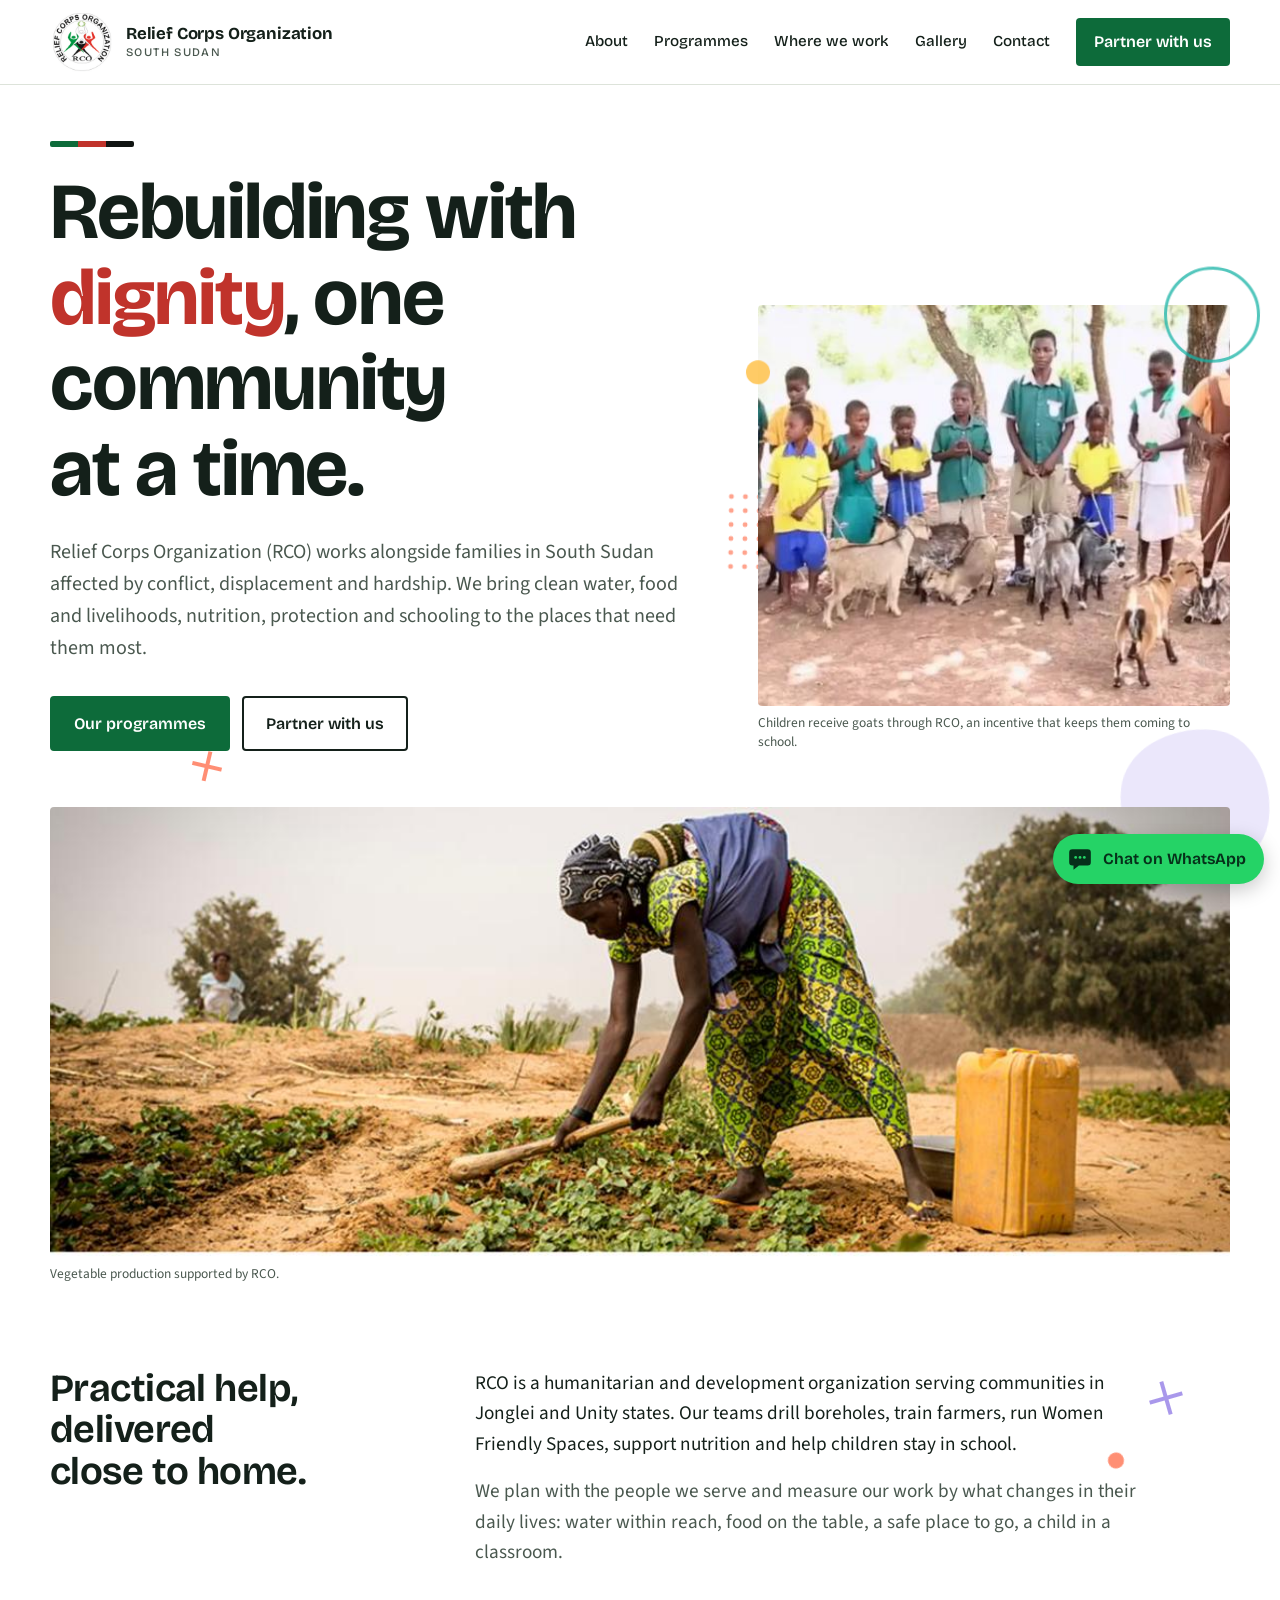
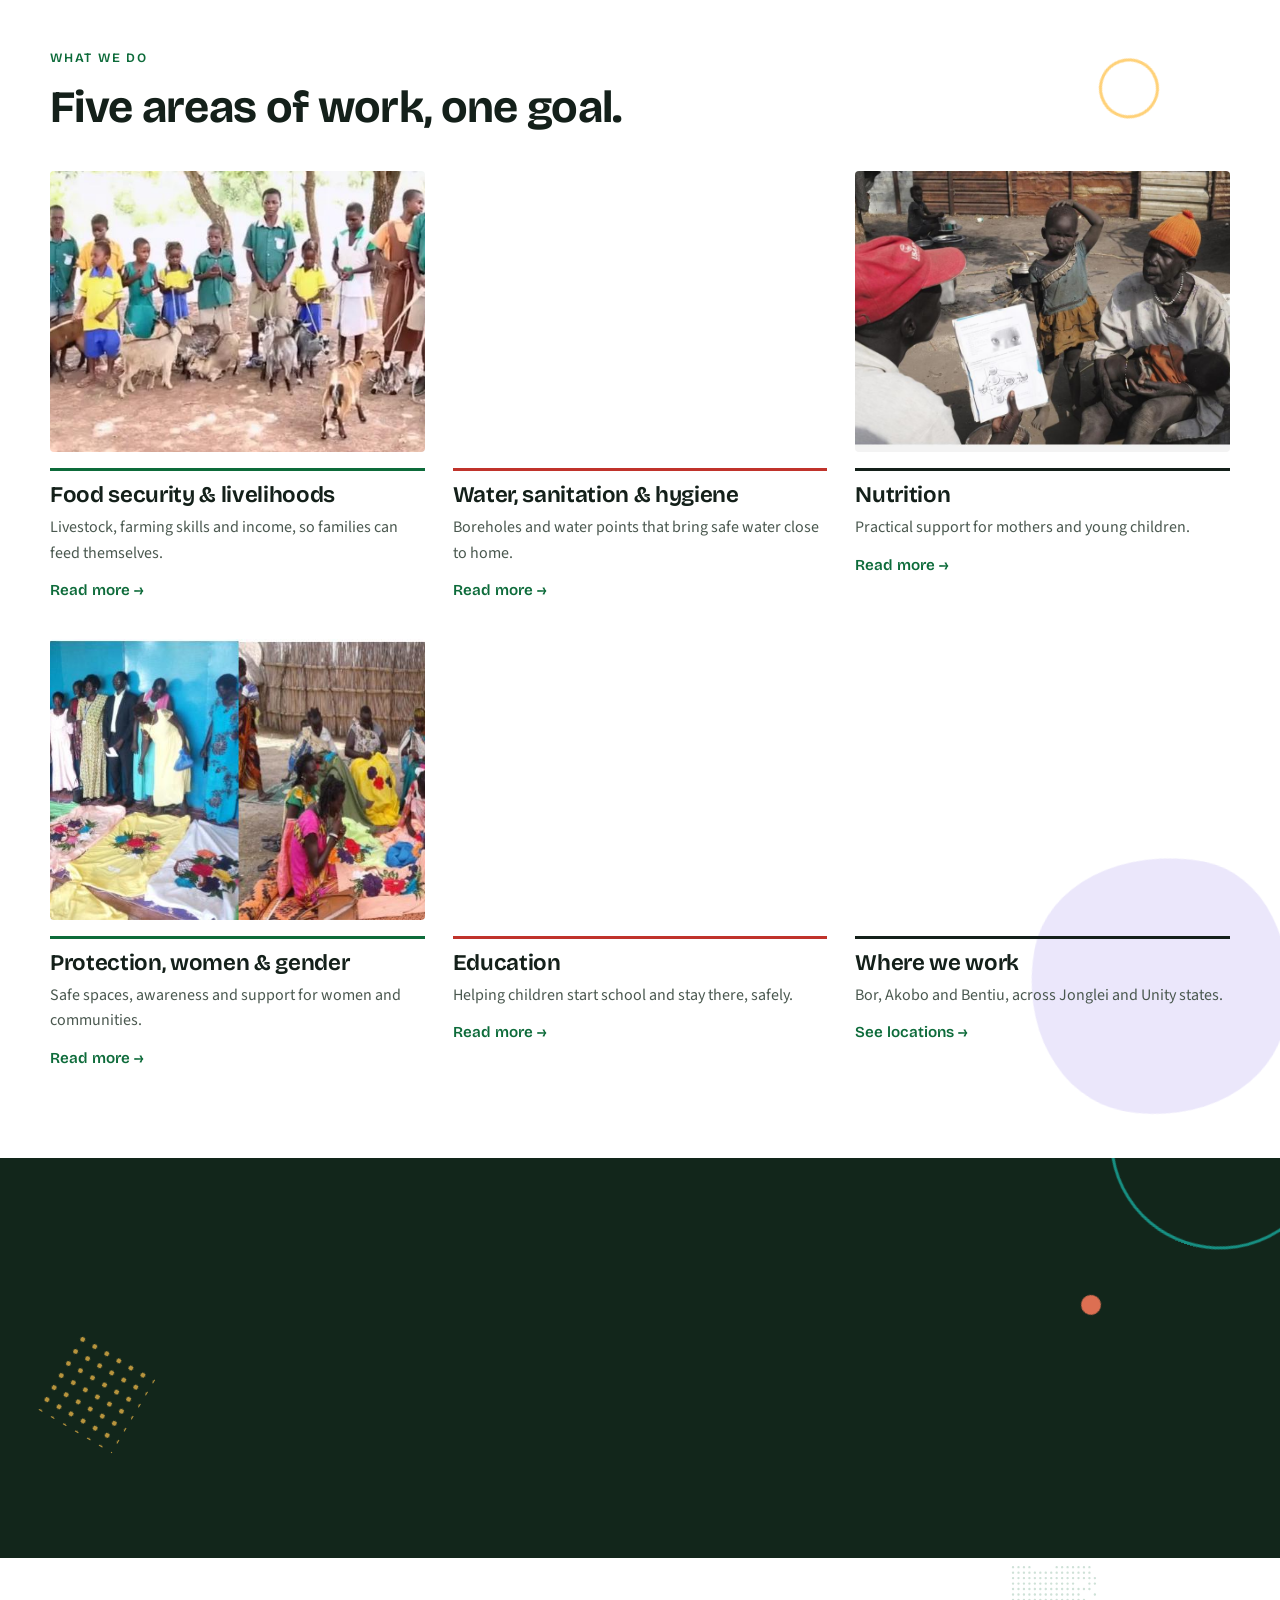
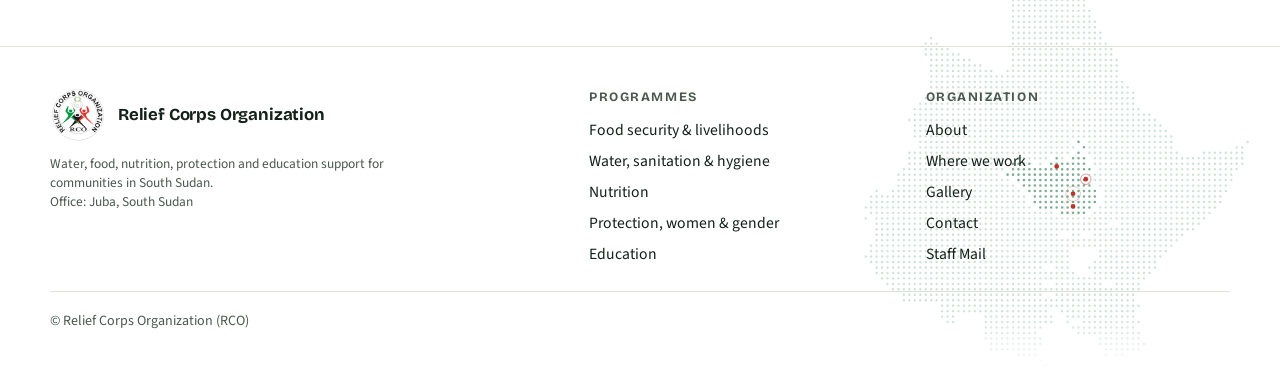
==== commit 88925f1a: "Replace footer email with staff mail portal link" ====
--- a/index.html
+++ b/index.html
@@ -229,7 +229,7 @@
     <div><a class="brand" href="index.html"><img src="images/logo.png" alt="" width="56" height="56" loading="lazy" decoding="async"><span>Relief Corps Organization</span></a>
       <p class="cap" style="max-width:26em;margin-top:12px">Water, food, nutrition, protection and education support for communities in South Sudan.<br>Office: Juba, South Sudan</p></div>
     <div><h4>Programmes</h4><ul><li><a href="food-livelihoods.html">Food security &amp; livelihoods</a></li><li><a href="wash.html">Water, sanitation &amp; hygiene</a></li><li><a href="nutrition.html">Nutrition</a></li><li><a href="protection.html">Protection, women &amp; gender</a></li><li><a href="education.html">Education</a></li></ul></div>
-    <div><h4>Organization</h4><ul><li><a href="about.html">About</a></li><li><a href="where-we-work.html">Where we work</a></li><li><a href="gallery.html">Gallery</a></li><li><a href="contact.html">Contact</a></li><li><a href="mailto:info@reliefcorps.org">info@reliefcorps.org</a></li></ul></div>
+    <div><h4>Organization</h4><ul><li><a href="about.html">About</a></li><li><a href="where-we-work.html">Where we work</a></li><li><a href="gallery.html">Gallery</a></li><li><a href="contact.html">Contact</a></li><li><a href="https://das114.truehost.cloud:2096" target="_blank" rel="noopener">Staff Mail</a></li></ul></div>
   </div>
   <div class="small">&copy; Relief Corps Organization (RCO)</div>
 </div></footer>
